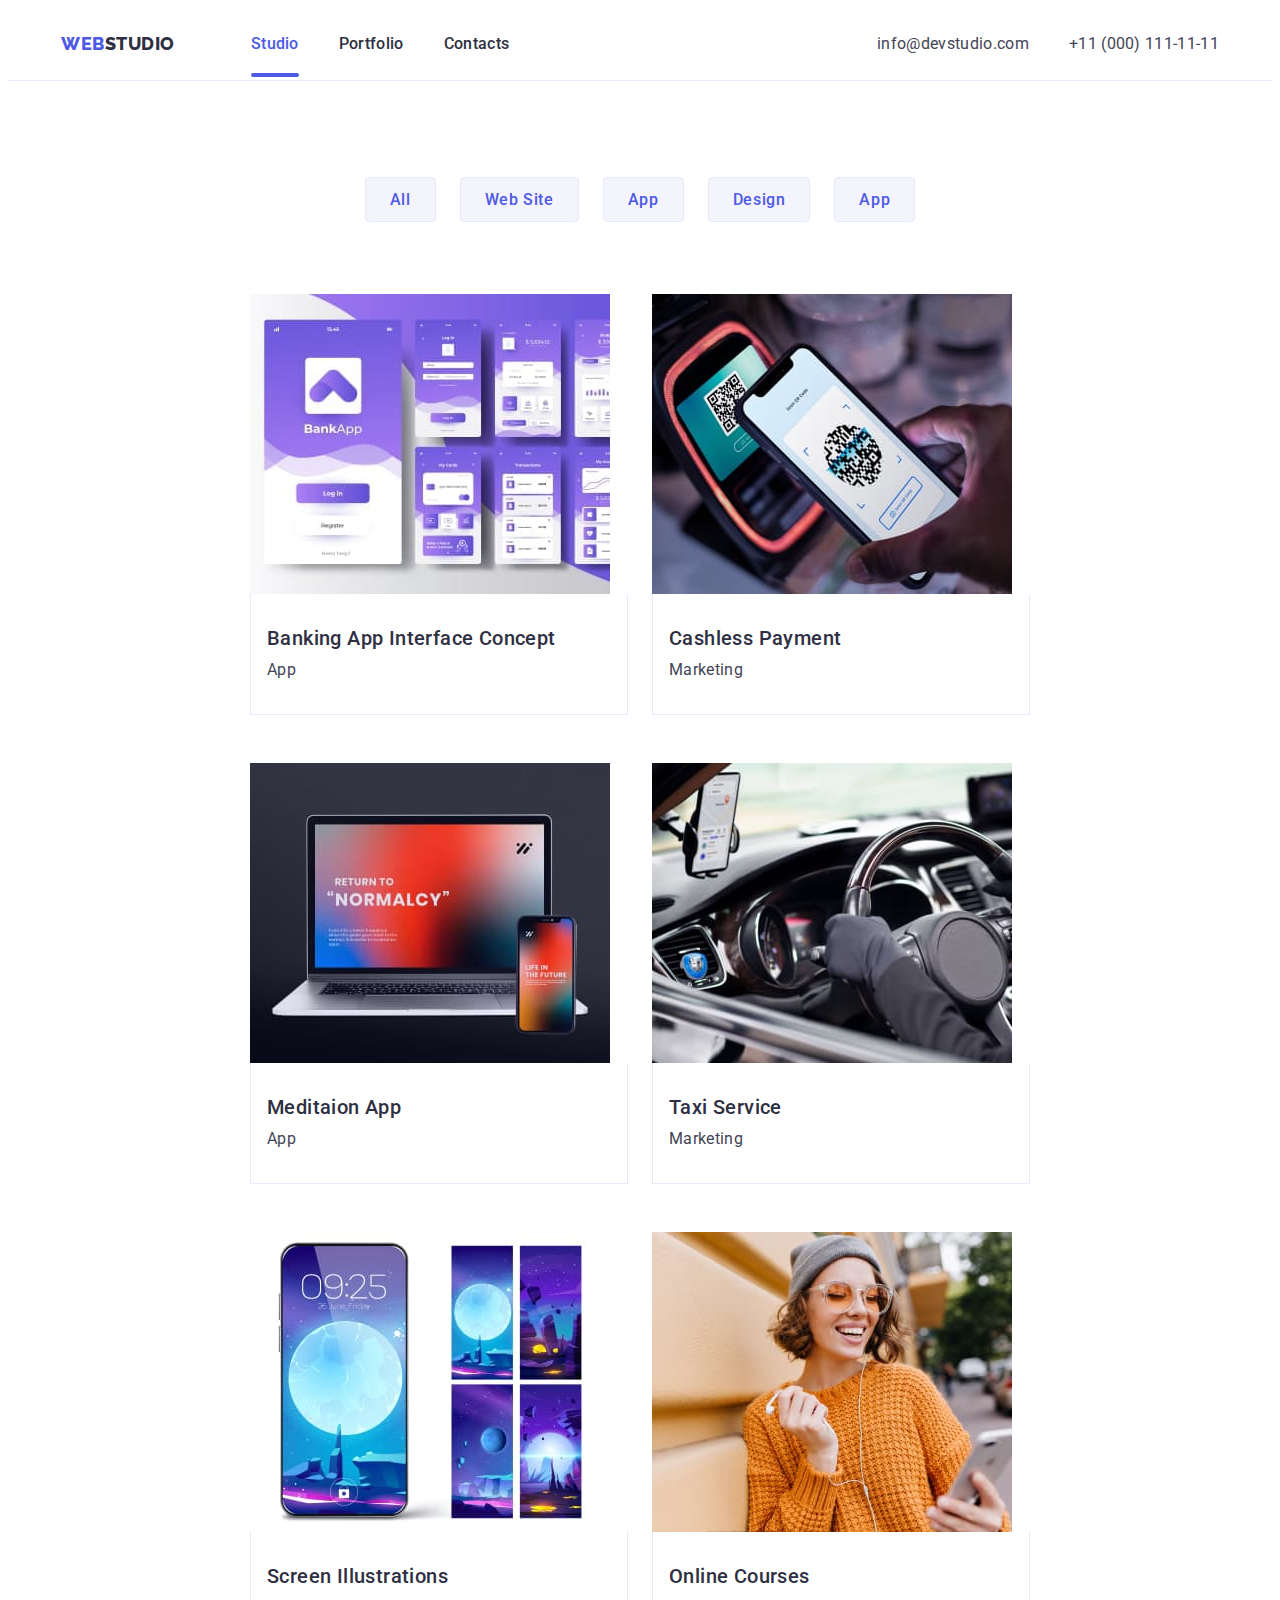
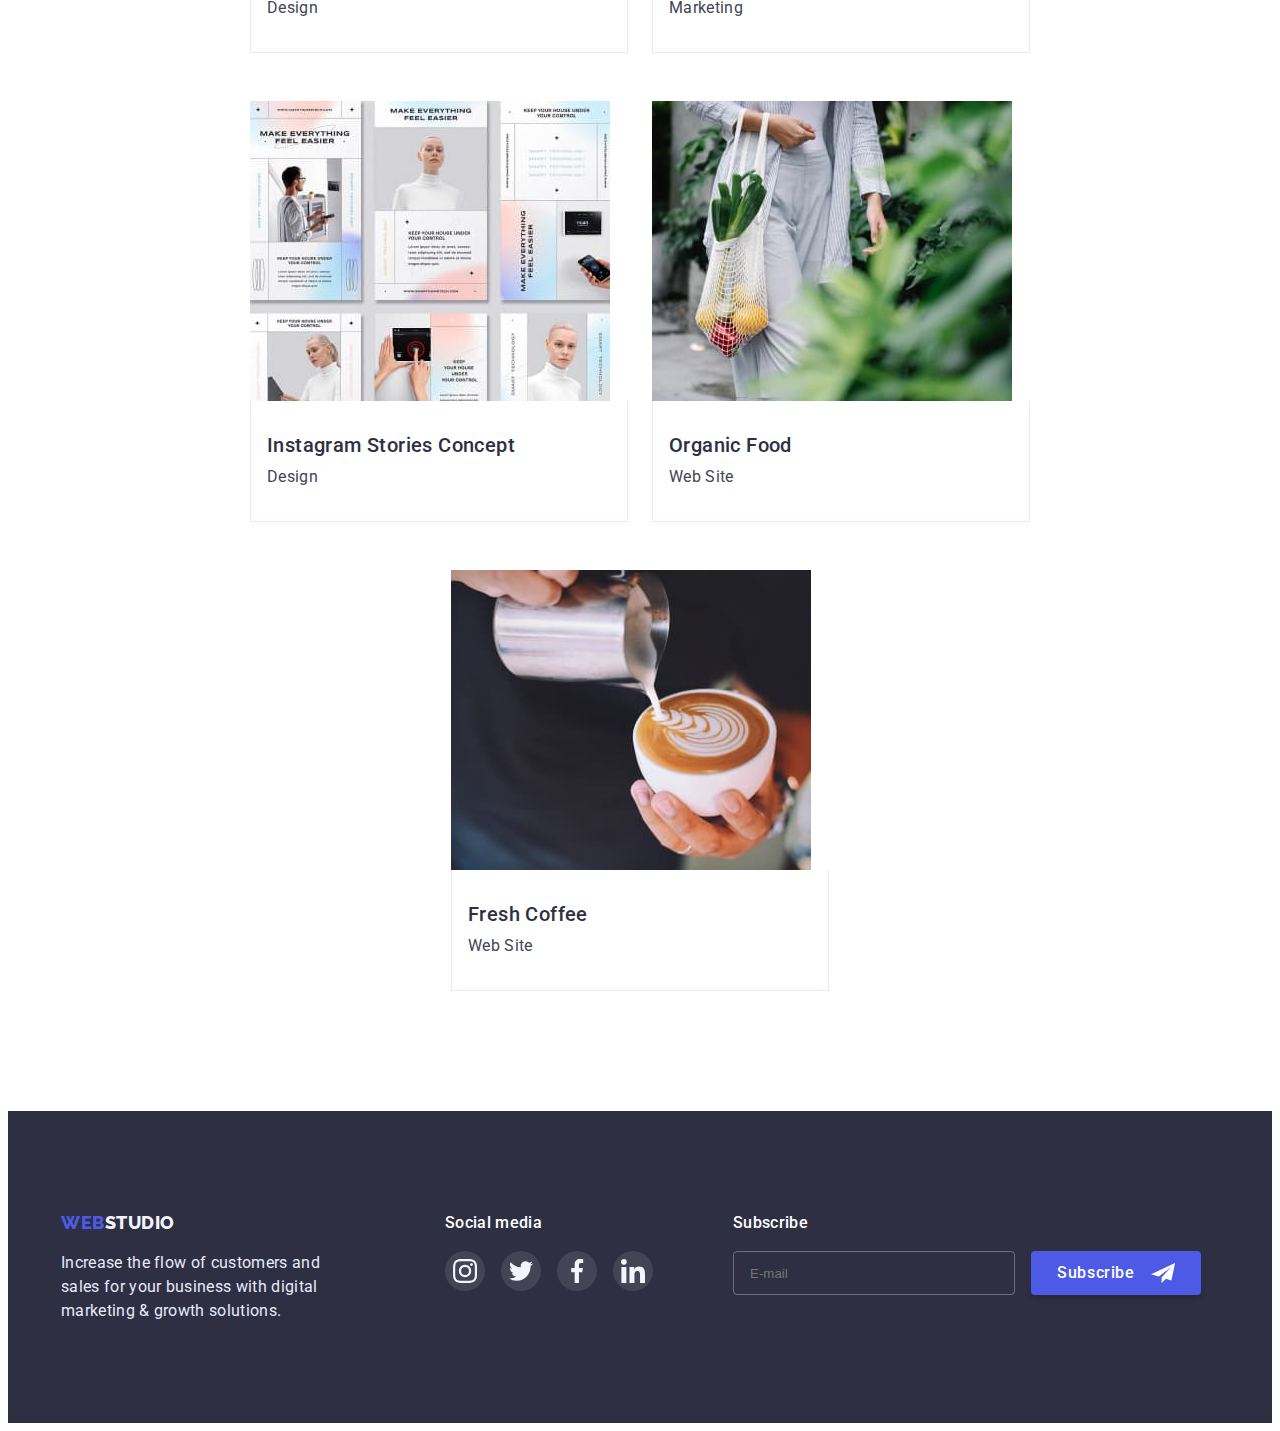
==== portfolio.html @ 66d6dd34 "update1" ====
<!DOCTYPE html>
<html lang="en">

<head>
    <meta charset="UTF-8">
    <meta http-equiv="X-UA-Compatible" content="IE=edge">
    <meta name="viewport" content="width=device-width, initial-scale=1.0">
    <title>WebStudio</title>
    <link rel="preconnect" href="https://fonts.googleapis.com">
    <link rel="preconnect" href="https://fonts.gstatic.com" crossorigin>
    <link
        href="https://fonts.googleapis.com/css2?family=Raleway:wght@800&family=Roboto:wght@400;500;700;900&display=swap"
        rel="stylesheet">
    <link rel="stylesheet" href="https://cdnjs.cloudflare.com/ajax/libs/modern-normalize/1.1.0/modern-normalize.min.css"
        integrity="sha512-wpPYUAdjBVSE4KJnH1VR1HeZfpl1ub8YT/NKx4PuQ5NmX2tKuGu6U/JRp5y+Y8XG2tV+wKQpNHVUX03MfMFn9Q=="
        crossorigin="anonymous" referrerpolicy="no-referrer" />

    <link rel="stylesheet" href="./css/styles.css">
</head>

<body>
    <header>
        <div class="container">
            <div class="header-container">
                <div class="header-mobile">
                    <a class="logo-web" href="./index.html">Web<span class="logo-dark">studio</span></a>
                    <button type="button" class="burger-menu js-open-menu" aria-expanded="false"
                        aria-controls="mobile-menu">
                        <svg class="burger">
                            <use href="./images/icons.svg#icon-burger"></use>
                        </svg>
                    </button>
                </div>
                <div class="burger-mobile-menu js-menu-container" id="mobile-menu">
                    <button class="modal-close js-close-menu" type="button">
                        <svg class="close">
                            <use href="./images/icons.svg#icon-close"></use>
                        </svg>
                    </button>
                    <nav class="burger-nav">
                        <ul class="burger-link">
                            <li class="burger-menu-nav"> <a class="burger-nav-link" href="./index.html">Studio</a></li>
                            <li class="burger-menu-nav"> <a class="burger-nav-link" href="./portfolio.html">Portfolio</a>
                            </li>
                            <li class="burger-menu-nav"> <a class="burger-nav-link" href="">Contacts</a></li>
                        </ul>
                    </nav>
                    <address class="">
                        <ul class="burger-address">
                            <li> <a class="burger-email" href="mailto:info@devstudio.com">info@devstudio.com</a></li>
                            <li> <a class="burger-tel" href="tel:+110001111111">+11 (000) 111-11-11</a></li>
                        </ul>
                    </address>
                    <ul class="burger-social-list">
                        <li class="social-item"><a class="social-link" href="#"><svg class="burger-social-icon">
                                    <use href="./images/icons.svg#icon-instagram"></use>
                                </svg></a></li>
                        <li class="social-item"><a class="social-link" href="#"><svg class="burger-social-icon">
                                    <use href="./images/icons.svg#icon-twitter"></use>
                                </svg></a></li>
                        <li class="social-item"><a class="social-link" href="#"><svg class="burger-social-icon">
                                    <use href="./images/icons.svg#icon-facebook"></use>
                                </svg></a></li>
                        <li class="social-item"><a class="social-link" href="#"><svg class="burger-social-icon">
                                    <use href="./images/icons.svg#icon-linkedin"></use>
                                </svg></a></li>
                    </ul>
                </div>
                <div class="header-desktop">
                    <a class="logo-web" href="./index.html">Web<span class="logo-dark">studio</span></a>
                    <nav class="header-nav">
                        <ul class="header-link">
                            <li class="header-menu"> <a class="nav-link current" href="./index.html">Studio</a></li>
                            <li class="header-menu"> <a class="nav-link" href="./portfolio.html">Portfolio</a></li>
                            <li class="header-menu"> <a class="nav-link" href="">Contacts</a></li>
                        </ul>
                    </nav>
                    <address class="address-contacts">
                        <ul class="address-link">
                            <li> <a class="address-menu" href="mailto:info@devstudio.com">info@devstudio.com</a></li>
                            <li> <a class="address-menu" href="tel:+110001111111">+11 (000) 111-11-11</a></li>
                        </ul>
                    </address>
                </div>
            </div>
        </div>
    </header>
    <main>
        <section class="section-portfolio">
            <div class="container nav-portfolio">
                <h1 hidden>features</h1>
                <ul class="nav-button">
                    <li><button class="filter-button" type="button">All</button></li>
                    <li><button class="filter-button" type="button">Web Site</button></li>
                    <li><button class="filter-button" type="button">App</button></li>
                    <li><button class="filter-button" type="button">Design</button></li>
                    <li><button class="filter-button" type="button">App</button></li>
                </ul>
            </div>
            <div class="container cards">
                <ul class="cards-item">
                    <li class="card">
                        <a class="link-portfolio" href="#">
                            <div class="cards-description">
                                <img src="./images/app-interface.jpg" alt="mobile interface" width="360" height="300">
                                <div class="cards-overlay">
                                    <p>14 Stylish and User-Friendly App Design Concepts · Task Manager App · Calorie
                                        Tracker App · Exotic Fruit Ecommerce App · Cloud Storage App</p>
                                </div>
                            </div>
                            <div class="cards-text">
                                <h2 class="filter-title">Banking App Interface Concept</h2>
                                <p class="text-portfolio">App</p>
                            </div>
                        </a>
                    </li>
                    <li class="card">
                        <a class="link-portfolio" href="#">
                            <div class="cards-description">
                                <img src="./images/cashless-payment.jpg" alt="mobile app" width="360" height="300">
                                <div class="cards-overlay">
                                    <p>14 Stylish and User-Friendly App Design Concepts · Task Manager App · Calorie
                                        Tracker App · Exotic Fruit Ecommerce App · Cloud Storage App</p>
                                </div>
                            </div>
                            <div class="cards-text">
                                <h2 class="filter-title">Cashless Payment</h2>
                                <p class="text-portfolio">Marketing</p>
                            </div>
                        </a>
                    </li>
                    <li class="card">
                        <a class="link-portfolio" href="#">
                            <div class="cards-description">
                                <img src="./images/laptop.jpg" alt="laptop" width="360" height="300">
                                <div class="cards-overlay">
                                    <p>14 Stylish and User-Friendly App Design Concepts · Task Manager App · Calorie
                                        Tracker App · Exotic Fruit Ecommerce App · Cloud Storage App</p>
                                </div>
                            </div>
                            <div class="cards-text">
                                <h2 class="filter-title">Meditaion App</h2>
                                <p class="text-portfolio">App</p>
                            </div>
                        </a>
                    </li>
                    <li class="card">
                        <a class="link-portfolio" href="#">
                            <div class="cards-description">
                                <img src="./images/driver.jpg" alt="driver" width="360" height="300">
                                <div class="cards-overlay">
                                    <p>14 Stylish and User-Friendly App Design Concepts · Task Manager App · Calorie
                                        Tracker App · Exotic Fruit Ecommerce App · Cloud Storage App</p>
                                </div>
                            </div>
                            <div class="cards-text">
                                <h2 class="filter-title">Taxi Service</h2>
                                <p class="text-portfolio">Marketing</p>
                            </div>
                        </a>
                    </li>
                    <li class="card">
                        <a class="link-portfolio" href="#">
                            <div class="cards-description">
                                <img src="./images/mobile-screen.jpg" alt="mobile screen" width="360" height="300">
                                <div class="cards-overlay">
                                    <p>14 Stylish and User-Friendly App Design Concepts · Task Manager App · Calorie
                                        Tracker App · Exotic Fruit Ecommerce App · Cloud Storage App</p>
                                </div>
                            </div>
                            <div class="cards-text">
                                <h2 class="filter-title">Screen Illustrations</h2>
                                <p class="text-portfolio">Design</p>
                            </div>
                        </a>
                    </li>
                    <li class="card">
                        <a class="link-portfolio" href="#">
                            <div class="cards-description">
                                <img src="./images/gerl.jpg" alt="girl in orange sweater" width="360" height="300">
                                <div class="cards-overlay">
                                    <p>14 Stylish and User-Friendly App Design Concepts · Task Manager App · Calorie
                                        Tracker App · Exotic Fruit Ecommerce App · Cloud Storage App</p>
                                </div>
                            </div>
                            <div class="cards-text">
                                <h2 class="filter-title">Online Courses</h2>
                                <p class="text-portfolio">Marketing</p>
                            </div>
                        </a>
                    </li>
                    <li class="card">
                        <a class="link-portfolio" href="#">
                            <div class="cards-description">
                                <img src="./images/instagram-stories.jpg" alt="instagram page" width="360" height="300">
                                <div class="cards-overlay">
                                    <p>14 Stylish and User-Friendly App Design Concepts · Task Manager App · Calorie
                                        Tracker App · Exotic Fruit Ecommerce App · Cloud Storage App</p>
                                </div>
                            </div>
                            <div class="cards-text">
                                <h2 class="filter-title">Instagram Stories Concept</h2>
                                <p class="text-portfolio">Design</p>
                            </div>
                        </a>
                    </li>
                    <li class="card">
                        <a class="link-portfolio" href="#">
                            <div class="cards-description">
                                <img src="./images/vegetables.jpg" alt="vegetables" width="360" height="300">
                                <div class="cards-overlay">
                                    <p>14 Stylish and User-Friendly App Design Concepts · Task Manager App · Calorie
                                        Tracker App · Exotic Fruit Ecommerce App · Cloud Storage App</p>
                                </div>
                            </div>
                            <div class="cards-text">
                                <h2 class="filter-title">Organic Food</h2>
                                <p class="text-portfolio">Web Site</p>
                            </div>
                        </a>
                    </li>
                    <li class="card">
                        <a class="link-portfolio" href="#">
                            <div class="cards-description">
                                <img src="./images/cup-of-coffee.jpg" alt="cup of coffee" width="360" height="300">
                                <div class="cards-overlay">
                                    <p>14 Stylish and User-Friendly App Design Concepts · Task Manager App · Calorie
                                        Tracker App · Exotic Fruit Ecommerce App · Cloud Storage App</p>
                                </div>
                            </div>
                            <div class="cards-text">
                                <h2 class="filter-title">Fresh Coffee</h2>
                                <p class="text-portfolio">Web Site</p>
                            </div>
                        </a>
                    </li>
                </ul>
            </div>
        </section>
    </main>
    <footer class="footer-back">
        <div class="container">
            <div class="footer-container">
            <div class="footer-item">
                <a class="logo-web" href="./index.html">Web<span class="logo-light">studio</span></a>
                <p class="footer-text">Increase the flow of customers and sales for your business with digital marketing &
                    growth solutions.</p>
            </div>
            <div class="social-footer">
                <h2 class="footer-title">Social media</h2>
                <ul class="footer-social-list">
                    <li class="social-item-footer"><a class="social-link-footer" href="#"><svg class="social-icon-footer">
                                <use href="./images/icons.svg#icon-instagram"></use>
                            </svg></a></li>
                    <li class="social-item-footer"><a class="social-link-footer" href="#"><svg class="social-icon-footer">
                                <use href="./images/icons.svg#icon-twitter"></use>
                            </svg></a></li>
                    <li class="social-item-footer"><a class="social-link-footer" href="#"><svg class="social-icon-footer">
                                <use href="./images/icons.svg#icon-facebook"></use>
                            </svg></a></li>
                    <li class="social-item-footer"><a class="social-link-footer" href="#"><svg class="social-icon-footer">
                                <use href="./images/icons.svg#icon-linkedin"></use>
                            </svg></a></li>
                </ul>
            </div>
                <form action="#" class="footer-subscribe">
                    <p class="footer-title">Subscribe</p>
                    <div class="footer-subscribe-field">
                        <input type="email" name="email" placeholder="E-mail" class="imput-mail" />
                        <button type="submit" class="hero-button subscribe-button">Subscribe<svg class="footer-send">
                                <use href="./images/icons.svg#icon-send"></use>
                            </svg>
                        </button>
                    </div>
                </form>
            </div>
        </div>
    </footer>
</body>

</html>
---- css/styles.css ----
:root {
    --color-primary: #434455;
    --color-secondary: #E7E9FC;
    --color-dark-bg: #2E2F42;
    --color-brand: #4D5AE5;
    --color-light: #fff;
    --color-light-bg: #F4F4FD;
    --color-bg-button: #404BBF;
    --transition: 250ms cubic-bezier(0.4, 0, 0.2, 1);
}

p,
h1,
h2,
h3,
h4,
h5,
h6 {
    margin-top: 0;
    margin-bottom: 0;
}

ul {
    list-style: none;
    margin: 0;
    padding-left: 0;
}

img {
    display: block;
    max-width: 100%;
    height: auto;
}

body {
    color: var(--color-primary);
    font-family: 'Roboto', sans-serif;
    font-weight: 500;
    line-height: 1.5;
    font-size: 16px;
    letter-spacing: 0.02em;
}
@media (min-width: 1200px) {
    body {
        font-weight: 400;
    }
}

header {
    border-bottom: 1px solid #E7E9FC;
}

.container {
    max-width: 428px;
    padding-left: 15px;
    padding-right: 15px;
    margin-left: auto;
    margin-right: auto;
}
@media (min-width: 768px) {
    .container {
        max-width: 768px;
    }
}
@media (min-width: 1200px) {
    .container {
        max-width: 1158px;
    }
}

.header-container {
    display: grid;
    height: 72px;
    width: 100%;
}
/* LOGO */
.logo-web {
    color: var(--color-brand);
    font-family: 'Raleway', sans-serif;
    font-weight: 800;
    font-size: 18px;
    line-height: 1.33;
    letter-spacing: 0.03em;
    text-transform: uppercase;
    text-decoration: none;
}

.logo-dark {
    color: var(--color-dark-bg);
}

.logo-light {
    color: var(--color-light-bg);
}

@media screen and (min-width: 1200px) {
    .logo-web {
        margin-right: 76px;
    }
}
/* HEADER */
.header-mobile {
    max-width: 1200px;
    display: flex;
    align-items: center;
    justify-content: space-between;

}
@media screen and (min-width: 768px) {
    .header-mobile {
        display: none;
    }
}

.header-desktop {
    display: none;
}

@media screen and (min-width: 768px) {
    .header-desktop {
        display: flex;
        justify-content: space-between;
        align-items: center;
    }
}

.burger-menu {
    display: flex;
    align-items: center;
    background-color: transparent;
    border: none;
    padding: 0;
}

.burger {
    width: 32px;
    height: 24px;
    stroke: var(--color-dark-bg);
}

.header-nav {
    display: flex;
    align-items: center;
    flex-grow: 1;
}
@media (min-width: 768px) {
    .header-nav {
        justify-content: space-around;
    }
}
@media (min-width: 1200px) {
    .header-nav {
        justify-content: flex-start;
    }
}

.header-link {
    list-style-type: none;
    display: flex;
    flex-direction: row;
    align-items: flex-start;
    gap: 40px;
}

.nav-link {
    position: relative;
    text-decoration: none;
    color: var(--color-dark-bg);
    font-size: 16px;
    font-weight: 500;
    line-height: 1.5;
    letter-spacing: 0.02em;
    padding: 24px 0;
    transition-property: color;
    transition-duration: 250ms;
    transition-timing-function: var(--transition)
}

.nav-link.current {
    color: var(--color-brand);
}

.nav-link.current::after {
    position: absolute;
    content: '';
    left: 0;
    width: 100%;
    height: 4px;
    border-radius: 2px;
    background-color: currentColor;
    bottom: 0;
}

.nav-link:hover,
.nav-link:focus {
    color: var(--color-bg-button);
}

.address-link {
    display: flex;
    flex-direction: column;
    gap: 12px;
    flex-wrap: wrap;
}

.address-menu {
    color: var(--color-primary);
    text-decoration: none;
    font-size: 14px;
    line-height: 1.16;
    font-style: normal;
    letter-spacing: 0.04em;
    transition-property: color;
    transition-duration: 250ms;
    transition-timing-function: var(--transition)
}

.address-menu:hover,
.address-menu:focus {
    color: var(--color-bg-button);
}

.address-contacts {
    display: flex;
}
@media (min-width: 1200px) {
    .address-link {
        flex-direction: row;
        align-items: center;
        gap: 40px;
    }
    .address-menu {
        font-size: 16px;
        line-height: 1.5;
        letter-spacing: 0.02em;
    }
}
    /* BURGER MENU */
.burger-mobile-menu {
    display: flex;
    flex-direction: column;
    justify-content: space-between;
    position: fixed;
    top: 0;
    left: 0;
    width: 100%;
    height: 100%;
    padding: 40px;
    transform: translateX(100%);
    z-index: 999;
    transition: transform 250ms ease-in-out;
    background: #FFFFFF;
    box-shadow: 0px 2px 1px rgba(46, 47, 66, 0.08), 0px 1px 1px rgba(46, 47, 66, 0.16), 0px 1px 6px rgba(46, 47, 66, 0.08);
}
.burger-mobile-menu.is-open {
    transform: translateX(0);

}
@media screen and (min-width: 768px) {
    .burger-mobile-menu {
        display: none;
        pointer-events: none;
        visibility: hidden;
    }
}

.modal-close {
    position: absolute;
    color: #000;
    top: 24px;
    right: 24px;
    display: flex;
    align-items: center;
    justify-content: center;
    width: 24px;
    height: 24px;
    background-color: #e7e9fc;
    border: 1px solid rgba(0, 0, 0, 0.1);
    border-radius: 50%;
    transition: background-color var(--transition), color var(--transition);
    cursor: pointer;
}

.modal-close:focus,
.modal-close:hover {
    background-color: var(--color-bg-button);
    color: var(--color-light);
}

.close {
    display: block;
    width: 8px;
    height: 8px;
    fill: currentColor;
    margin: 0;
    position: absolute;
    top: 50%;
    left: 50%;
    transform: translate(-50%, -50%);
}

.burger-nav {
    font-weight: 700;
    font-size: 36px;
    line-height: 1.11;
}

.burger-link {
    display: flex;
    flex-direction: column;
    align-items: flex-start;

}

.burger-menu-nav {
    margin-top: 40px;
}

.burger-nav-link {
    color: var(--color-dark-bg);
    letter-spacing: 0.02em;
    transition-property: color;
    transition-duration: 250ms;
    transition-timing-function: cubic-bezier(0.4, 0, 0.2, 1);
    text-decoration: none;
}

.burger-nav-link:hover,
.burger-nav-link:focus {
    color: var(--color-bg-button);
}

.burger-address {
    display: flex;
    gap: 40px;
    flex-direction: column-reverse;
    margin: 48px 0;
    font-style: normal;
}

.burger-email {
    color: #434455;
    font-weight: 500;
    font-size: 20px;
    line-height: 1.2;
    letter-spacing: 0.02em;
    text-decoration: none;
}

.burger-tel {
    color: #4D5AE5;
    font-weight: 700;
    font-size: 36px;
    line-height: 1.11;
    letter-spacing: 0.02em;
    text-decoration: none;
}

.burger-social-list {
    max-width: 328px;
    display: flex;
    gap: 16px;
    margin-top: 8px;
    justify-content: space-between;
}

.social-item {
    width: 40px;
    height: 40px;
}

.burger-social-icon {
    width: 24px;
    height: 24px;
    fill: #F4F4FD;
}

.social-link {
    display: flex;
    align-items: center;
    justify-content: center;
    width: 100%;
    height: 100%;
    background-color: var(--color-brand);
    border-radius: 50%;
    transition-property: background-color;
    transition-duration: 250ms;
    transition-timing-function: var(--transition)
}

.social-link:hover,
.social-link:focus {
    background-color: var(--color-bg-button);
}
    /* HERO  SECTION */
.hero-section {
    background-color: var(--color-dark-bg);
    padding: 112px 0;
    background-image: linear-gradient(rgba(46, 47, 66, 0.7), rgba(46, 47, 66, 0.7)), url('../images/people-office-480.jpg');
    background-repeat: no-repeat;
    background-position: center;
    background-size: cover;
    max-width: 1440px;
    margin: 0 auto;
    
}
@media (min-device-pixel-ratio: 2),
(min-resolution: 192dpi),
(min-resolution: 2dppx){
    .hero-section{
    background-image: linear-gradient(rgba(46, 47, 66, 0.7), rgba(46, 47, 66, 0.7)), url('../images/people-office-480@2x.jpg');
    }
}

@media screen and (min-width: 768px) {
    .hero-section {
        background-image: linear-gradient(rgba(46, 47, 66, 0.7), rgba(46, 47, 66, 0.7)), url('../images/people-office-768.jpg');
    }
}

@media (min-width: 768px) and (min-device-pixel-ratio: 2),
(min-resolution: 192dpi),
(min-resolution: 2dppx) {
    .hero-section {
        background-image: linear-gradient(rgba(46, 47, 66, 0.7), rgba(46, 47, 66, 0.7)), url('../images/people-office-768@2x.jpg');
    }
}
@media screen and (min-width: 1200px) {
    .hero-section {
        padding: 188px 0;
        background-image: linear-gradient(rgba(46, 47, 66, 0.7), rgba(46, 47, 66, 0.7)), url('../images/people-office-1200.jpg');
    }
}
@media (min-width: 1200px) and
(min-device-pixel-ratio: 2),
(min-resolution: 192dpi),
(min-resolution: 2dppx) {
    .hero-section {
        background-image: linear-gradient(rgba(46, 47, 66, 0.7), rgba(46, 47, 66, 0.7)), url('../images/people-office-1200@2x.jpg');
    }
}

.hero-wrapper {
    display: flex;
    align-items: center;
    justify-content: center;
    flex-direction: column;
    gap: 72px;
}

.hero-title {
    color: var(--color-light);
    font-weight: 700;
    font-size: 36px;
    line-height: 1.11;
    letter-spacing: 0.02em;
    max-width: 320px;
    text-align: center;
    text-transform: capitalize;
}

@media screen and (min-width: 768px) {
    .hero-title {
        font-size: 56px;
        line-height: 1.07;
        max-width: 496px;
    }
}

.hero-button {
    border-style: solid;
    color: var(--color-light);
    background-color: var(--color-brand);
    border-color: var(--color-brand);
    font-size: 16px;
    font-weight: 500;
    font-family: 'Roboto', sans-serif;
    line-height: 1.5;
    letter-spacing: 0.04em;
    box-shadow: 0px 4px 4px rgba(0, 0, 0, 0.15);
    border-radius: 4px;
    cursor: pointer;
    display: flex;
    flex-direction: row;
    align-items: flex-start;
    padding: 16px 32px;
    gap: 10px;
    transition-property: background-color, border-color;
    transition-duration: 250ms;
    transition-timing-function: var(--transition)
}

.hero-button:hover,
.hero-button:focus {
    background-color: var(--color-bg-button);
    border-color: var(--color-bg-button);
}
    /* FEATURES-SECTION */
.features-section {
    padding: 96px 0;
}

.features-list {
    display: flex;
    flex-direction: column;
    margin: 0;
    padding: 0;
    gap: 72px;
}

.features-icons {
    display: none;
}

.features-icon {
    width: 64px;
    height: 64px;
}

.features-item {
    width: 100%;
}

.slogan-title {
    color: var(--color-dark-bg);
    font-weight: 700;
    font-size: 36px;
    letter-spacing: 0.02em;
    line-height: 1.11;
    margin-bottom: 8px;
}
@media screen and (min-width: 768px) {
    .features-list {
        flex-direction: row;
        flex-wrap: wrap;
        justify-content: space-between;
        column-gap: 24px;
        row-gap: 72px;
    }
    .features-item {
        width: calc(100% / 2 - 24px);
    }
}
@media screen and (min-width: 1200px) {
    .features-list {
    flex-wrap: nowrap;
    align-items: flex-start;
    justify-content: space-between;
    gap: 24px;
    }
    .features-section {
        padding: 120px 0;
    }
    .features-item {
        width: calc(100% / 3 - 72px);
    }
    .slogan-title {
        font-weight: 500;
        font-size: 20px;
        line-height: 1.2;
    }
    .features-icons {
        display: flex;
        align-items: center;
        width: 100%;
        height: 100%;
        padding: 24px 100px;
        background-color: var(--color-light-bg);
        border-radius: 4px;
        fill: var(--color-dark-bg);
        margin-bottom: 8px;
    }
}
    /* DESKRIPTION-SECTION */
.description-section {
    padding-bottom: 120px;
}
.secondary-title {
    color: var(--color-dark-bg);
    font-weight: 700;
    font-size: 36px;
    line-height: 1.11;
    letter-spacing: 0.02em;
    text-align: center;
    margin-bottom: 72px;
}
.description-list {
    display: flex;
    align-items: flex-start;
    margin: 0;
    padding: 0;
    justify-content: space-between;
    flex-grow: 1;
}
@media screen and (max-width: 1200px) {
    .description-section{
        display: none;
    }
}
    /* SECTION TEAM */
.section-team {
    display: flex;
    background: var(--color-light-bg);
    padding: 96px 0;
}
.social-list {
    display: flex;
    margin-top: 8px;
    justify-content: center;
    gap: 24px;
}
.team-title {
    color: var(--color-dark-bg);
    font-weight: 700;
    font-size: 36px;
    line-height: 1.11;
    letter-spacing: 0.02em;
    text-align: center;
    margin-bottom: 72px;
}
.team-link {
    display: flex;
    flex-direction: column;
    align-items: center;
    gap: 72px;
    margin: 0;
    padding-left: 0;
}
.team-item {
    max-width: 264px;
    max-height: 428px;
    text-align: center;
    background: var(--color-light);
    box-shadow: 0px 1px 6px rgba(46, 47, 66, 0.08), 0px 1px 1px rgba(46, 47, 66, 0.16), 0px 2px 1px rgba(46, 47, 66, 0.08);
    border-radius: 0px 0px 4px 4px;
}
.team-names {
    color: var(--color-dark-bg);
    font-weight: 500;
    font-size: 20px;
    line-height: 1.2;
    letter-spacing: 0.02em;
    padding-bottom: 8px;
}

.team-text {
    padding: 32px 0;
}
.social-icon {
        width: 16px;
        height: 16px;
        fill: #F4F4FD;
}
.team-professions {
    font-weight: 400;
}
@media screen and (min-width: 768px) {
    .team-link {
        max-width: 768px;
        justify-content: center;
        flex-direction: row;
        flex-wrap: wrap;
        column-gap: 24px;
        row-gap: 64px;
    }
}
@media screen and (min-width: 1200px) {
    .team-link {
        max-width: 1200px;
        flex-wrap: nowrap;
        gap: 24px;
    }
    .section-team {
        padding: 120px 0;
    }
}
    /* SECTION CIENT */
 .section-client {
    display: flex;
    padding: 96px 0;
}
.client-title {
    color: var(--color-dark-bg);
    font-weight: 700;
    font-size: 36px;
    line-height: 1.11;
    letter-spacing: 0.02em;
    text-align: center;
    margin-bottom: 72px;
}
.client-list {
    display: flex;
    row-gap: 72px;
    column-gap: 24px;
    flex-wrap: wrap;
    flex-direction: row;
    justify-content: center;
    max-width: 428px;
}
.client-icon {
    display: flex;
    width: 168px;
    height: 88px;
    color: #8E8F99;
    border: 1px solid #8E8F99;
    border-radius: 4px;
    flex-direction: row;
    align-items: center;
    justify-content: center;
    border-color: currentColor;
    transition-property: color, border-color;
    transition-duration: 250ms;
    transition-timing-function: var(--transition)
}

.client-icons {
    display: inline-block;
    width: 104px;
    height: 56px;
    fill: currentColor;
}

.client-icon:hover,
.client-icon:focus {
    color: var(--color-bg-button);
    border-color: var(--color-bg-button);
}
@media screen and (min-width: 768px) {
    .client-list {
        max-width: 740px;
        justify-content: center;
        flex-direction: row;
        flex-wrap: wrap;
    }
}

@media screen and (min-width: 1200px) {
    .section-client {
        padding: 120px 0;
    }
    .client-list {
        max-width: 1200px;
        gap: 24px;
    }
}
     /* FUTOR */
.footer-container {
    display: flex;
    flex-direction: column;
    align-items: center;
    row-gap: 72px;
}

.footer-item {
    display: flex;
    flex-direction: column;
    align-items: center;

}

.footer-back {
    background: var(--color-dark-bg);
    padding: 96px 0;
}

.footer-text {
    width: 264px;
    color: var(--color-secondary);
    margin-top: 16px;
}

.social-footer {
    display: flex;
    flex-direction: column;
    align-items: center;
}

.footer-title {
    font-family: 'Roboto';
    font-weight: 500;
    font-size: 16px;
    line-height: 1.5;
    color: var(--color-light);
}

.footer-social-list {
    display: flex;
    gap: 16px;
    margin-top: 16px;
}

.social-icon-footer {
    width: 24px;
    height: 24px;
}

.social-item-footer {
    width: 40px;
    height: 40px;
}

.social-link-footer {
    display: flex;
    align-items: center;
    justify-content: center;
    width: 100%;
    height: 100%;
    fill: var(--color-light-bg);
    border-radius: 50%;
    background: rgba(255, 255, 255, 0.1);
    transition-property: background-color;
    transition-duration: 250ms;
    transition-timing-function: var(--transition)
}

.social-link-footer:hover,
.social-link-footer:focus {
    background-color: #31D0AA;
}

.imput-mail {
    color: var(--color-secondary);
    padding: 0;
    width: calc(100% - 30px);
    height: 38px;
    border: 1px solid rgba(255, 255, 255, 0.3);
    border-radius: 4px;
    background: none;
    outline: none;
    padding-left: 16px;
}

.footer-subscribe {
    width: 100%;
    display: flex;
    flex-direction: column;
    max-width: 398px;
    align-items: center;
    row-gap: 16px;
}

.footer-subscribe-field {
    width: 100%;
    display: flex;
    flex-direction: column;
    align-items: center;
    gap: 16px;
}

.subscribe-button {
    display: flex;
    justify-content: center;
    align-items: center;
    padding: 8px 24px;
    gap: 16px;
}

.footer-send {
    width: 24px;
    height: 20px;
    fill: var(--color-light);
}

@media screen and (min-width: 768px) {
    .footer-back {
        padding: 0;
    }
    .footer-container {
        flex-direction: unset;
        flex-wrap: wrap;
        align-items: flex-start;
        gap: 72px 24px;
        padding: 96px 108px;
    }
    .social-footer,
    .footer-subscribe,
    .footer-item {
        align-items: flex-start;
    }
    .footer-subscribe {
        max-width: 768px;
    }
    .footer-subscribe-field {
        flex-direction: row;
    }
    .imput-mail {
        width: 264px;
        height: 42px
    }
}
@media screen and (min-width: 1200px) {
    .footer-container {
        flex-wrap: nowrap;
        gap: 0;
    }
    .footer-container {
        padding: 100px 0;
    }
    .social-footer {
        margin-left: 120px;
        margin-right: 80px;
    }
}
    /* MODAL FORM */
.backdrop {
    position: fixed;
    top: 0;
    left: 0;
    display: flex;
    align-items: center;
    justify-content: center;
    width: 100%;
    height: 100%;
    padding: 20px 0;
    z-index: 100;
    background-color: rgba(46, 47, 66, 0.4);
    transition: opacity var(--transition), visibility var(--transition);
}

.backdrop.is-hidden {
    opacity: 0;
    visibility: hidden;
    pointer-events: none;
}

.modal {
    position: relative;
    max-width: 392px;
    width: 100%;
    padding: 72px 16px 24px 16px;
    opacity: 1;
    background-color: #fcfcfc;
    box-shadow: 0px 1px 1px rgb(0 0 0 / 14%), 0px 1px 3px rgb(0 0 0 / 12%), 0px 2px 1px rgb(0 0 0 / 20%);
    border-radius: 4px;
    transition: opacity var(--transition), visibility var(--transition);
}
@media screen and (min-width: 768px) {
    .modal {
        max-width: 408px;
        padding: 72px 24px 24px 24px;
    }
}
.modal-form {
    display: block;
    margin-top: 0;
}

.form-deskription {
    margin-bottom: 16px;
    text-align: center;
    line-height: 1.5;
    font-weight: 500;
}

.modal-label {
    max-width: 360px;
    display: flex;
    flex-direction: column;
    color: #8E8F99;
    font-size: 12px;
    line-height: 1.16;
    position: relative;
    margin-bottom: 8px;
}

.form-input {
    height: 40px;
    margin-top: 4px;
    border: 1px solid rgba(33, 33, 33, 0.2);
    border-radius: 4px;
    padding-left: 16px;
    padding-top: 8px;
    padding-bottom: 8px;
    transition-property: color, border;
    transition-duration: 250ms;
    transition-timing-function: cubic-bezier(0.4, 0, 0.2, 1);
    outline: 0px;
    color: var(--color-dark-bg);
    padding-left: 38px;
}

.form-input:focus-visible,
.form-input:focus {
    border: 1px solid var(--color-brand);
    color: var(--color-brand);
}

.form-icon {
    width: 18px;
    height: 24px;
    position: absolute;
    top: 26px;
    left: 16px;
    display: inline-block;
    fill: var(--color-dark-bg);
    transition-property: fill;
    transition-duration: 250ms;
    transition-timing-function: cubic-bezier(0.4, 0, 0.2, 1);
}

.form-input:focus-visible+.form-icon,
.form-input:focus+.form-icon {
    fill: var(--color-brand);

}

.textarea-label {
    height: 138px;
    margin-bottom: 16px;
}

.textarea {
    resize: none;
    padding-left: 16px;
    height: 120px;
}

.textarea:placeholder {
    color: rgb(117, 117, 117, 0.5)
}

.modal-checkbox {
    display: block;
    margin-bottom: 24px;
    font-size: 12px;
    position: relative;
    padding-left: 24px;
    letter-spacing: 0.04em;
}

.modal-button-send {
    display: flex;
    justify-content: center;
}

.checkbox {
    appearance: none;
    -webkit-appearance: none;
    -moz-appearance: none;
}

.check-icon {
    display: inline-block;
    width: 16px;
    height: 16px;
    padding: 4px 3px;
    background-color: #fff;
    fill: #fff;
    position: absolute;
    top: 0;
    left: 0;
    border: 1.25px solid var(--color-dark-bg);
    border-radius: 2px;
    transition-property: fill, border, background-color;
    transition-duration: 250ms;
    transition-timing-function: cubic-bezier(0.4, 0, 0.2, 1);
}

.checkbox:checked+.check-icon {
    background-color: var(--color-bg-button);
    fill: #fff;
    border: none;
}

.modal-send {
    color: var(--color-light);
    line-height: 1.5;
    letter-spacing: 0.04em;
    background-color: var(--color-brand);
    box-shadow: 0px 4px 4px rgb(0 0 0 / 15%);
    border-radius: 4px;
    cursor: pointer;
    padding: 16px 32px;
    min-width: 169px;
    border-color: var(--color-brand);
    transition-property: background-color;
    transition-duration: 250ms;
    transition-timing-function: var(--transition);
}

.modal-send:hover,
.modal-send:focus {
    background-color: var(--color-bg-button);
}
.nav-portfolio {
    display: flex;
    justify-content: center;
    gap: 24px;
    margin-bottom: 72px;
}

.nav-button {
    display: flex;
    gap: 24px;

}

.filter-button {
    color: var(--color-brand);
    font-weight: 500;
    font-size: 16px;
    font-family: 'Roboto', sans-serif;
    letter-spacing: 0.04em;
    background: var(--color-light-bg);
    border: 1px solid var(--color-secondary);
    border-radius: 4px;
    cursor: pointer;
    padding: 12px 24px;
    transition-property: background-color, color, box-shadow, border;
    transition-duration: 250ms;
    transition-timing-function: var(--transition)
}

.filter-button:hover,
.filter-button:focus {
    color: var(--color-light);
    background: var(--color-bg-button);
    box-shadow: 0px 3px 1px rgba(0, 0, 0, 0.1), 0px 2px 1px rgba(0, 0, 0, 0.08), 0px 2px 2px rgba(0, 0, 0, 0.12);
    border-color: var(--color-brand);

}

.filter-title {
    color: var(--color-dark-bg);
    font-weight: 500;
    font-size: 20px;
    line-height: 1.2;
    letter-spacing: 0.02em;
    margin-bottom: 8px;
}

.section-portfolio {
    padding: 96px 0 120px 0;
}

.card {
    flex-basis: calc((100% - 48px) / 3);
}

.link-portfolio {
    display: block;
    text-decoration: none;
    transition: box-shadow var(--transition);
    transition-property: color;
    transition-duration: 250ms;
    transition-timing-function: var(--transition)
}

.link-portfolio:hover,
.link-portfolio:focus {
    transition-property: color;
    transition-duration: 250ms;
    transition-timing-function: var(--transition);
    box-shadow: 0px 1px 6px rgba(46, 47, 66, 0.08), 0px 1px 1px rgba(46, 47, 66, 0.16), 0px 2px 1px rgba(46, 47, 66, 0.08);
}

.cards {
    display: flex;
    flex-direction: column;
}

.cards-item {
    display: flex;
    flex-wrap: wrap;
    justify-content: center;
    column-gap: 24px;
    row-gap: 48px;
    flex-basis: calc(100% / 3 - 48px);
    padding-left: 0;
    margin: 0;
}

.cards-text {
    width: 360px;
    padding: 32px 0 32px 16px;
    border: solid #E7E9FC;
    border-width: 0 1px 1px 1px;
}

.cards-description {
    position: relative;
    overflow: hidden;
}

.cards-overlay {
    padding: 40px 32px 0 32px;
    color: var(--color-light);
    background-color: var(--color-brand);
    position: absolute;
    top: 0;
    left: 0;
    width: 100%;
    height: 100%;
    transform: translateY(100%);
    transition-property: transform;
    transition-duration: 250ms;
    transition-timing-function: var(--transition);
}

.link-portfolio:hover .cards-overlay,
.link-portfolio:focus .cards-overlay {
    transform: translateY(0);
}

.text-portfolio {
    color: var(--color-primary);
}
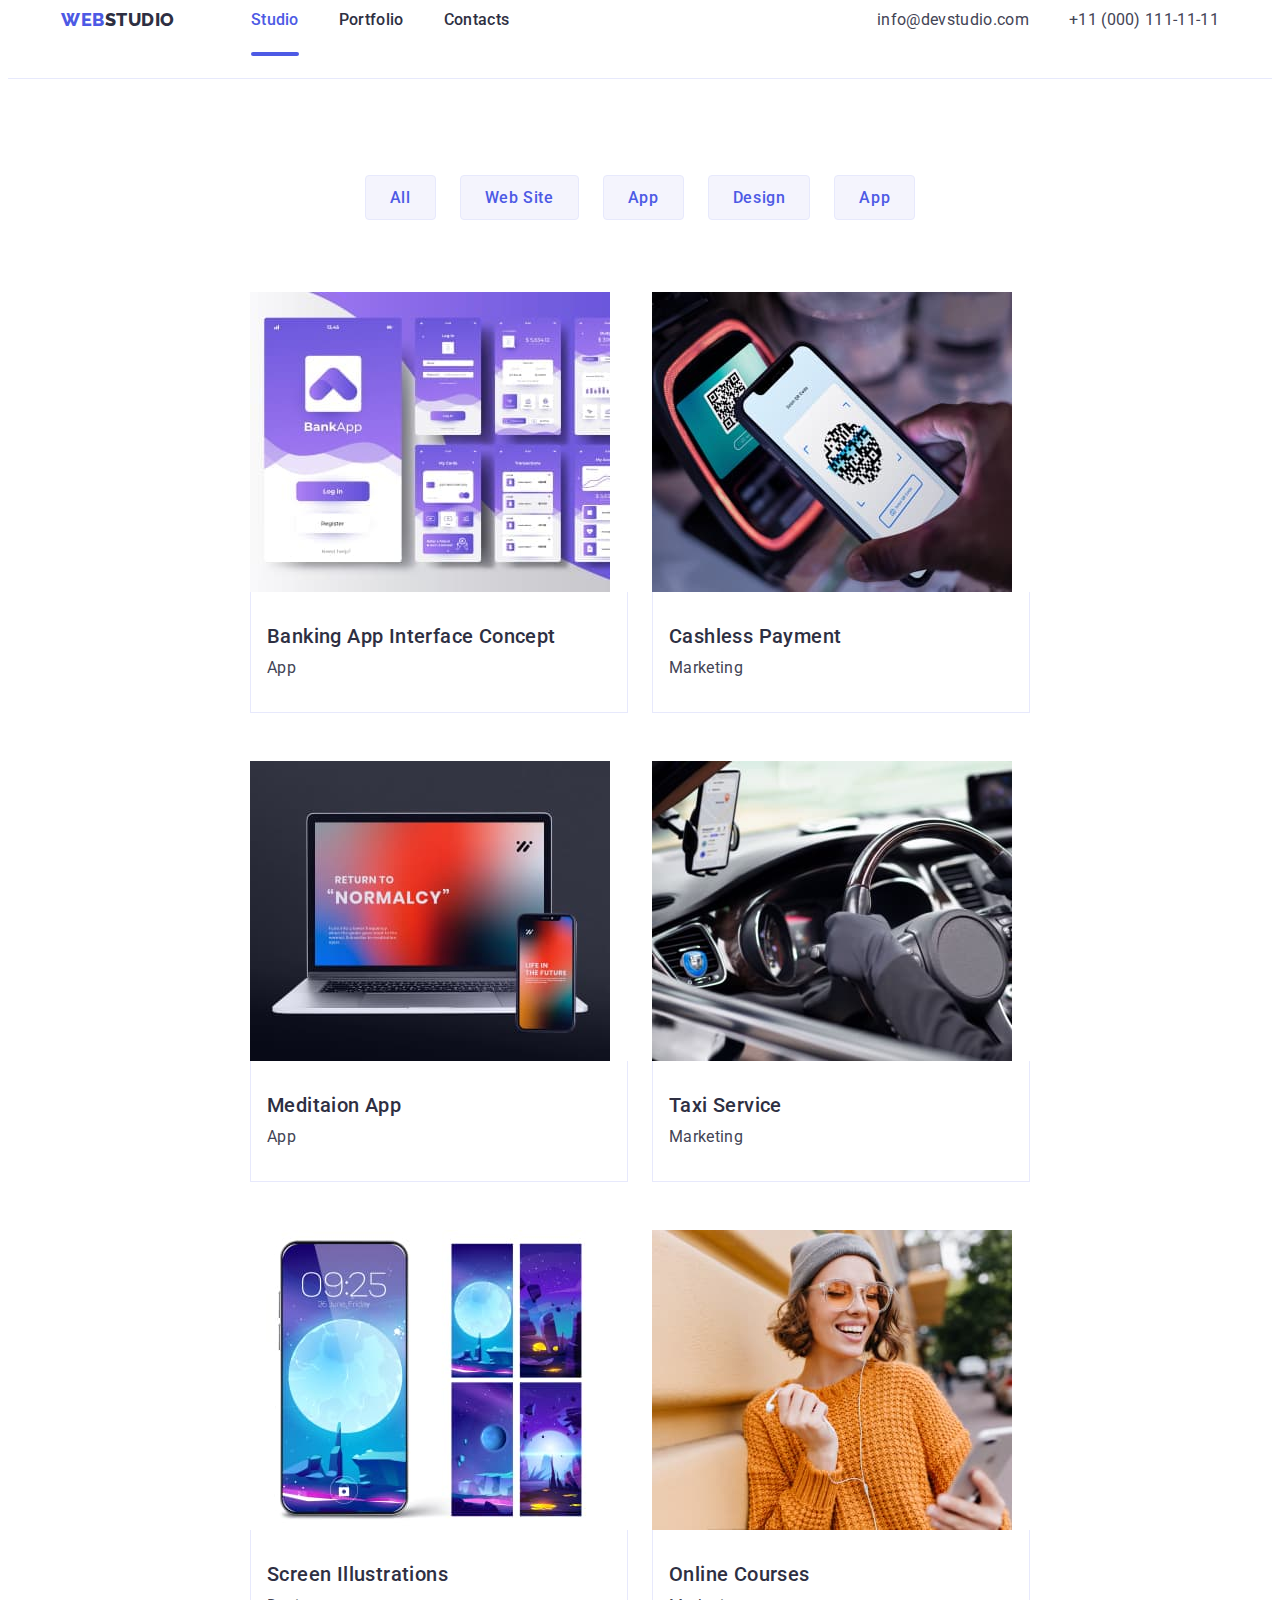
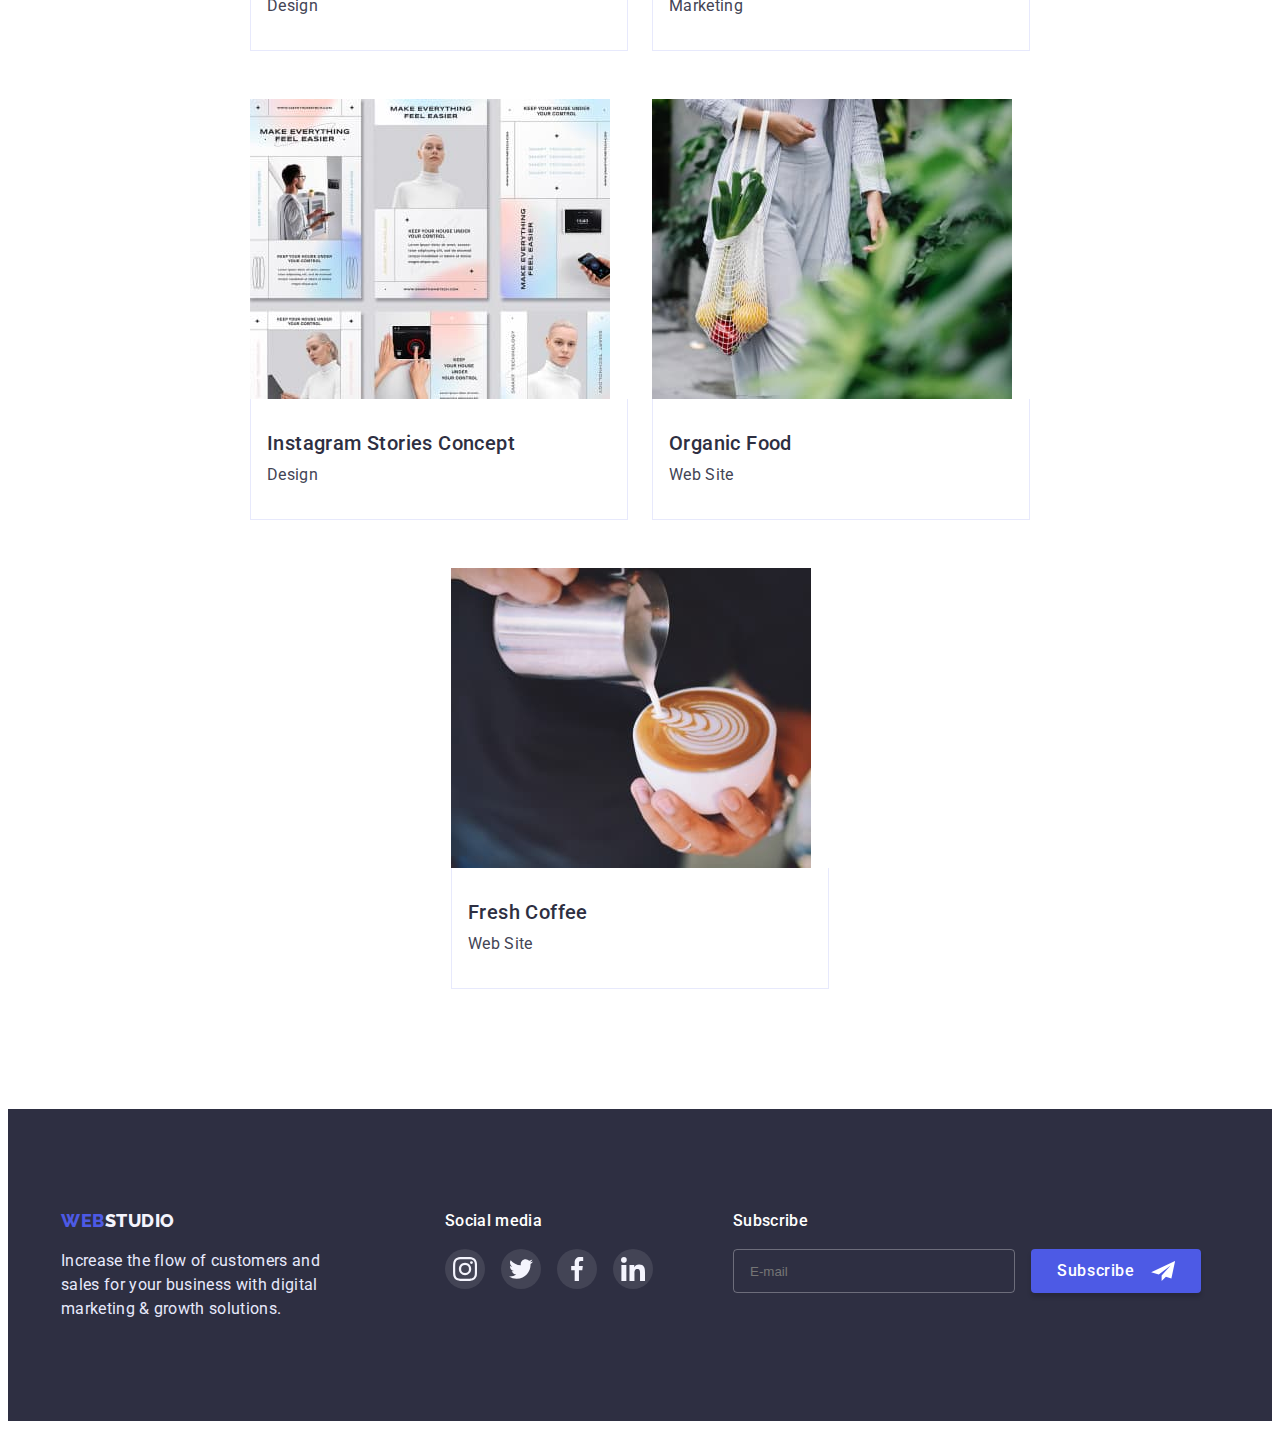
==== commit dd7edeb0: "update-2" ====
--- a/portfolio.html
+++ b/portfolio.html
@@ -23,7 +23,7 @@
         <div class="container">
             <div class="header-container">
                 <div class="header-mobile">
-                    <a class="logo-web" href="./index.html">Web<span class="logo-dark">studio</span></a>
+                    <a class="logo-web logo-header" href="./index.html">Web<span class="logo-dark">studio</span></a>
                     <button type="button" class="burger-menu js-open-menu" aria-expanded="false"
                         aria-controls="mobile-menu">
                         <svg class="burger">
--- a/css/styles.css
+++ b/css/styles.css
@@ -40,6 +40,12 @@
     font-size: 16px;
     letter-spacing: 0.02em;
 }
+
+/* @media (min-width: 320px) {
+    body {
+        overflow-x: hidden;
+    }
+} */
 @media (min-width: 1200px) {
     body {
         font-weight: 400;
@@ -69,8 +75,7 @@
 }
 
 .header-container {
-    display: grid;
-    height: 72px;
+    height: 70px;
     width: 100%;
 }
 /* LOGO */
@@ -83,6 +88,11 @@
     letter-spacing: 0.03em;
     text-transform: uppercase;
     text-decoration: none;
+
+}
+.logo-header {
+    padding-top: 24px;
+    padding-bottom: 22px;
 }
 
 .logo-dark {
@@ -104,7 +114,6 @@
     display: flex;
     align-items: center;
     justify-content: space-between;
-
 }
 @media screen and (min-width: 768px) {
     .header-mobile {
@@ -133,9 +142,14 @@
 }
 
 .burger {
+    cursor: pointer;
     width: 32px;
     height: 24px;
     stroke: var(--color-dark-bg);
+}
+.burger:hover,
+.burger:focus {
+    stroke: var(--color-bg-button);
 }
 
 .header-nav {
@@ -188,7 +202,7 @@
     height: 4px;
     border-radius: 2px;
     background-color: currentColor;
-    bottom: 0;
+    bottom: -3px;
 }
 
 .nav-link:hover,
@@ -201,6 +215,10 @@
     flex-direction: column;
     gap: 12px;
     flex-wrap: wrap;
+    font-weight: 400;
+    line-height: 1.16;
+    font-size: 12px;
+    letter-spacing: 0.04em;
 }
 
 .address-menu {
@@ -398,13 +416,55 @@
     padding: 112px 0;
     background-image: linear-gradient(rgba(46, 47, 66, 0.7), rgba(46, 47, 66, 0.7)), url('../images/people-office-480.jpg');
     background-repeat: no-repeat;
-    background-position: center;
+    background-position: center top;
     background-size: cover;
     max-width: 1440px;
     margin: 0 auto;
-    
-}
+}
+
 @media (min-device-pixel-ratio: 2),
+(min-resolution: 192dpi),
+(min-resolution: 2dppx) {
+    .hero-section {
+        background-image: linear-gradient(rgba(46, 47, 66, 0.7), rgba(46, 47, 66, 0.7)), url('../images/people-office-480@2x.jpg');
+    }
+}
+
+@media (min-width: 428px) {
+    .hero-section {
+        background-image: linear-gradient(rgba(46, 47, 66, 0.7), rgba(46, 47, 66, 0.7)), url('../images/people-office-768.jpg');
+    }
+}
+
+@media screen and (min-device-pixel-ratio: 2) and (min-width: 428px),
+screen and (min-resolution: 190dpi) and (min-width: 428px),
+screen and (min-resolution: 2dppx) and (min-width: 428px) {
+    .hero-section {
+        background-image: linear-gradient(rgba(46, 47, 66, 0.7), rgba(46, 47, 66, 0.7)), url('../images/people-office-768@2x.jpg');
+    }
+}
+
+@media (min-width: 768px) {
+    .hero-section {
+        background-image: linear-gradient(rgba(46, 47, 66, 0.7), rgba(46, 47, 66, 0.7)), url('../images/people-office-1200.jpg');
+    }
+}
+
+@media screen and (min-device-pixel-ratio: 2) and (min-width: 768px),
+screen and (min-resolution: 190dpi) and (min-width: 768px),
+screen and (min-resolution: 2dppx) and (min-width: 768px) {
+    .hero-section {
+        background-image: linear-gradient(rgba(46, 47, 66, 0.7), rgba(46, 47, 66, 0.7)), url('../images/people-office-1200@2x.jpg');
+    }
+}
+
+@media (min-width: 1200px) {
+    .hero-section {
+        padding: 188px 0;
+    }
+}
+
+/* @media (min-device-pixel-ratio: 2),
 (min-resolution: 192dpi),
 (min-resolution: 2dppx){
     .hero-section{
@@ -438,7 +498,7 @@
     .hero-section {
         background-image: linear-gradient(rgba(46, 47, 66, 0.7), rgba(46, 47, 66, 0.7)), url('../images/people-office-1200@2x.jpg');
     }
-}
+} */
 
 .hero-wrapper {
     display: flex;
@@ -522,6 +582,7 @@
 }
 
 .slogan-title {
+    text-align: center;
     color: var(--color-dark-bg);
     font-weight: 700;
     font-size: 36px;
@@ -539,6 +600,9 @@
     }
     .features-item {
         width: calc(100% / 2 - 24px);
+    }
+    .slogan-title{
+        text-align: start;
     }
 }
 @media screen and (min-width: 1200px) {
@@ -929,6 +993,7 @@
     width: 100%;
     padding: 72px 16px 24px 16px;
     opacity: 1;
+    overflow: auto;
     background-color: #fcfcfc;
     box-shadow: 0px 1px 1px rgb(0 0 0 / 14%), 0px 1px 3px rgb(0 0 0 / 12%), 0px 2px 1px rgb(0 0 0 / 20%);
     border-radius: 4px;
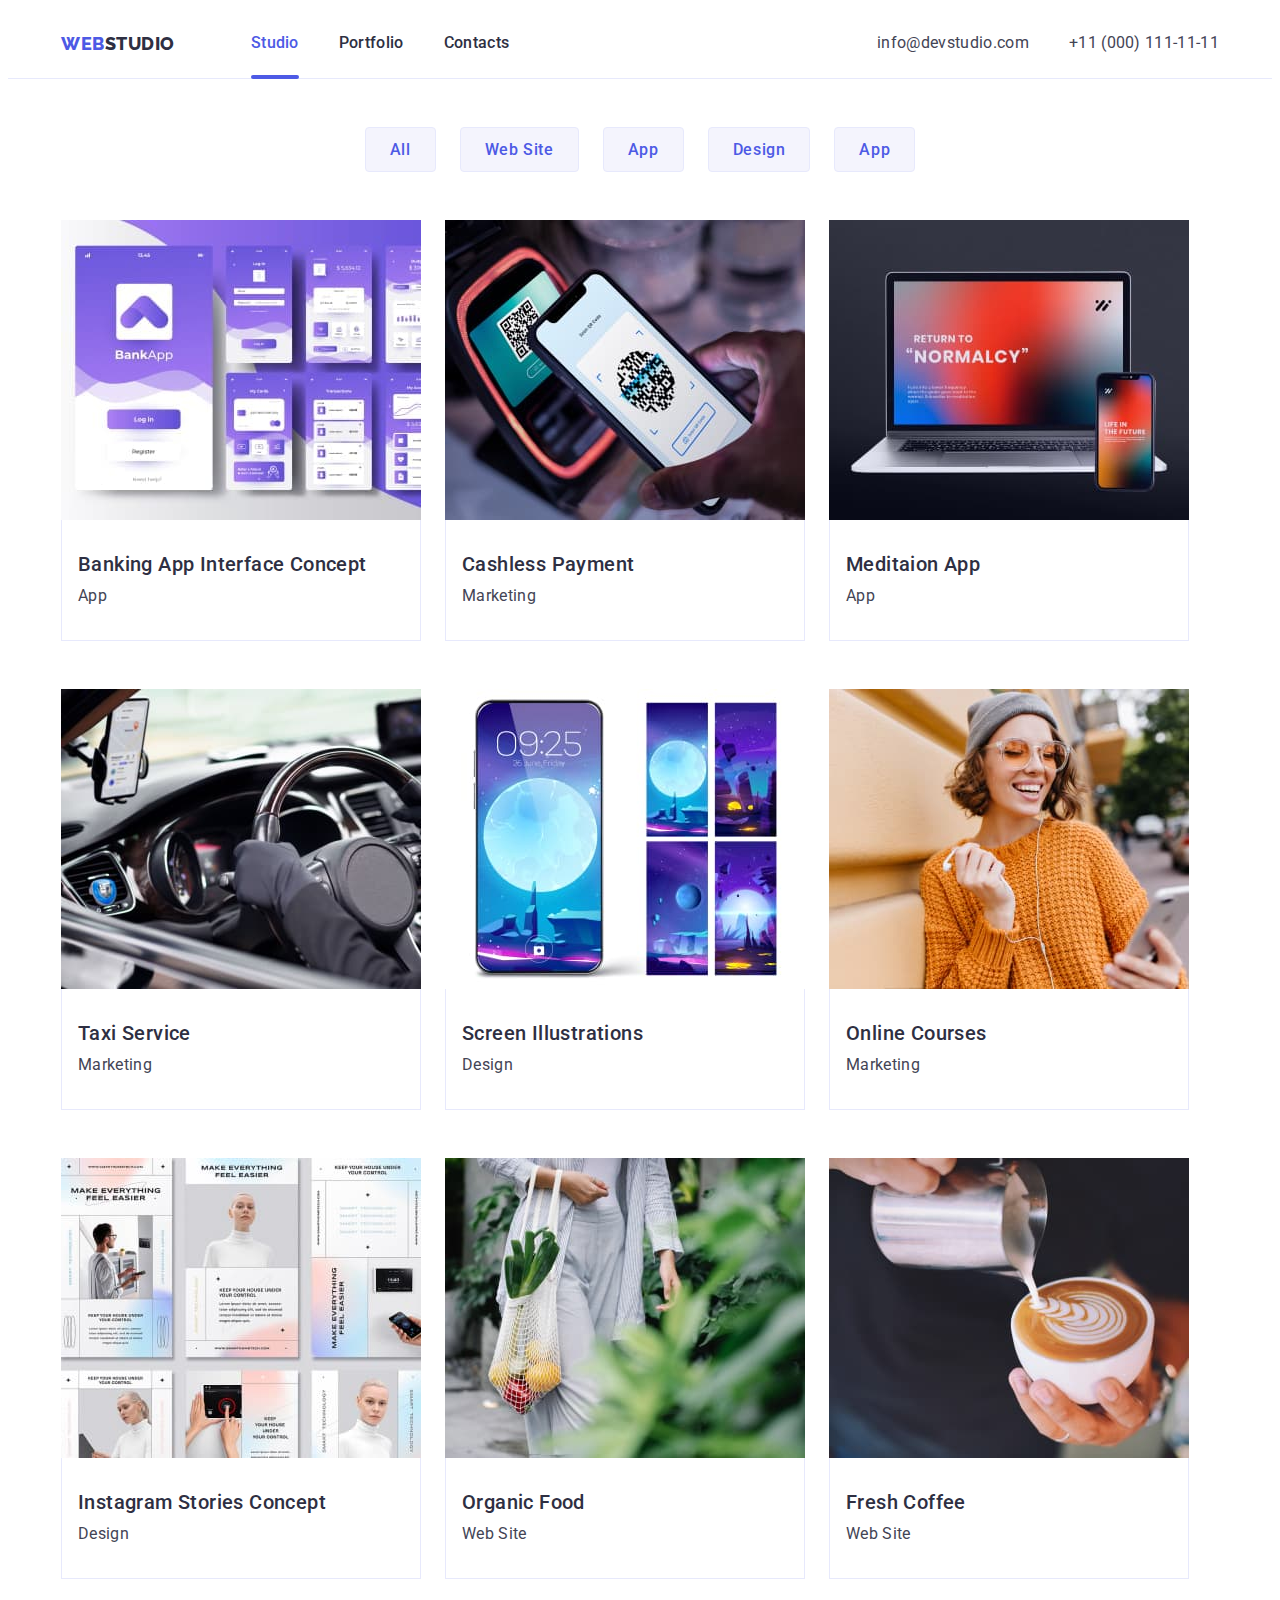
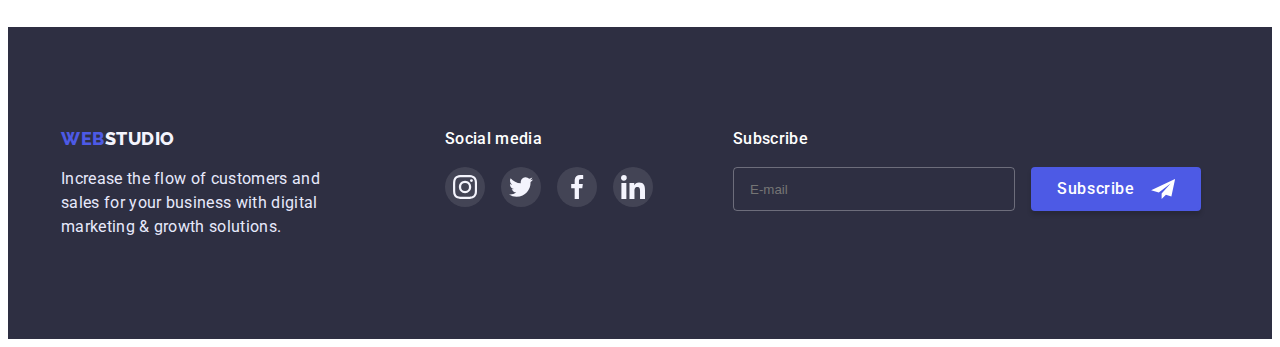
==== commit 5ec10e33: "Update-portfolio" ====
--- a/portfolio.html
+++ b/portfolio.html
@@ -31,7 +31,24 @@
                         </svg>
                     </button>
                 </div>
+                <div class="header-desktop">
+                    <a class="logo-web logo-header" href="./index.html">Web<span class="logo-dark">studio</span></a>
+                    <nav class="header-nav">
+                        <ul class="header-link">
+                            <li class="header-menu"> <a class="nav-link current" href="./index.html">Studio</a></li>
+                            <li class="header-menu"> <a class="nav-link" href="./portfolio.html">Portfolio</a></li>
+                            <li class="header-menu"> <a class="nav-link" href="">Contacts</a></li>
+                        </ul>
+                    </nav>
+                    <address class="address-contacts">
+                        <ul class="address-link">
+                            <li> <a class="address-menu" href="mailto:info@devstudio.com">info@devstudio.com</a></li>
+                            <li> <a class="address-menu" href="tel:+110001111111">+11 (000) 111-11-11</a></li>
+                        </ul>
+                    </address>
+                </div>
                 <div class="burger-mobile-menu js-menu-container" id="mobile-menu">
+    
                     <button class="modal-close js-close-menu" type="button">
                         <svg class="close">
                             <use href="./images/icons.svg#icon-close"></use>
@@ -65,29 +82,15 @@
                                     <use href="./images/icons.svg#icon-linkedin"></use>
                                 </svg></a></li>
                     </ul>
-                </div>
-                <div class="header-desktop">
-                    <a class="logo-web" href="./index.html">Web<span class="logo-dark">studio</span></a>
-                    <nav class="header-nav">
-                        <ul class="header-link">
-                            <li class="header-menu"> <a class="nav-link current" href="./index.html">Studio</a></li>
-                            <li class="header-menu"> <a class="nav-link" href="./portfolio.html">Portfolio</a></li>
-                            <li class="header-menu"> <a class="nav-link" href="">Contacts</a></li>
-                        </ul>
-                    </nav>
-                    <address class="address-contacts">
-                        <ul class="address-link">
-                            <li> <a class="address-menu" href="mailto:info@devstudio.com">info@devstudio.com</a></li>
-                            <li> <a class="address-menu" href="tel:+110001111111">+11 (000) 111-11-11</a></li>
-                        </ul>
-                    </address>
+    
                 </div>
             </div>
         </div>
     </header>
     <main>
-        <section class="section-portfolio">
-            <div class="container nav-portfolio">
+        <section class="container">
+            <div class="portfolio">
+            <!-- <div class="nav-portfolio"> -->
                 <h1 hidden>features</h1>
                 <ul class="nav-button">
                     <li><button class="filter-button" type="button">All</button></li>
@@ -96,13 +99,18 @@
                     <li><button class="filter-button" type="button">Design</button></li>
                     <li><button class="filter-button" type="button">App</button></li>
                 </ul>
-            </div>
-            <div class="container cards">
+            <!-- </div> -->
+            <!-- <div class="cards"> -->
                 <ul class="cards-item">
                     <li class="card">
                         <a class="link-portfolio" href="#">
                             <div class="cards-description">
-                                <img src="./images/app-interface.jpg" alt="mobile interface" width="360" height="300">
+                                <img 
+                                class="cards-img"
+                                srcset="./images/app-interface.jpg x1, ./images/app-interface@x2.jpg 2x"  
+                                src="./images/app-interface.jpg" 
+                                alt="mobile interface" 
+                                width="396" height="280">
                                 <div class="cards-overlay">
                                     <p>14 Stylish and User-Friendly App Design Concepts · Task Manager App · Calorie
                                         Tracker App · Exotic Fruit Ecommerce App · Cloud Storage App</p>
@@ -117,7 +125,10 @@
                     <li class="card">
                         <a class="link-portfolio" href="#">
                             <div class="cards-description">
-                                <img src="./images/cashless-payment.jpg" alt="mobile app" width="360" height="300">
+                                <img
+                                class="cards-img" 
+                                srcset="./images/cashless-payment.jpg x1, ./images/cashless-payment@x2.jpg 2x"
+                                src="./images/cashless-payment.jpg" alt="mobile app" width="396" height="280">
                                 <div class="cards-overlay">
                                     <p>14 Stylish and User-Friendly App Design Concepts · Task Manager App · Calorie
                                         Tracker App · Exotic Fruit Ecommerce App · Cloud Storage App</p>
@@ -132,7 +143,10 @@
                     <li class="card">
                         <a class="link-portfolio" href="#">
                             <div class="cards-description">
-                                <img src="./images/laptop.jpg" alt="laptop" width="360" height="300">
+                                <img
+                                class="cards-img" 
+                                srcset="./images/laptop.jpg x1, ./images/laptop@x2.jpg 2x"
+                                src="./images/laptop.jpg" alt="laptop" width="396" height="280">
                                 <div class="cards-overlay">
                                     <p>14 Stylish and User-Friendly App Design Concepts · Task Manager App · Calorie
                                         Tracker App · Exotic Fruit Ecommerce App · Cloud Storage App</p>
@@ -147,7 +161,10 @@
                     <li class="card">
                         <a class="link-portfolio" href="#">
                             <div class="cards-description">
-                                <img src="./images/driver.jpg" alt="driver" width="360" height="300">
+                                <img
+                                class="cards-img"
+                                srcset="./images/driver.jpg x1, ./images/driver@x2.jpg 2x"
+                                src="./images/driver.jpg" alt="driver" width="396" height="280">
                                 <div class="cards-overlay">
                                     <p>14 Stylish and User-Friendly App Design Concepts · Task Manager App · Calorie
                                         Tracker App · Exotic Fruit Ecommerce App · Cloud Storage App</p>
@@ -162,7 +179,10 @@
                     <li class="card">
                         <a class="link-portfolio" href="#">
                             <div class="cards-description">
-                                <img src="./images/mobile-screen.jpg" alt="mobile screen" width="360" height="300">
+                                <img
+                                class="cards-img"
+                                srcset="./images/mobile-screen.jpg x1, ./images/mobile-screen@x2.jpg 2x"
+                                src="./images/mobile-screen.jpg" alt="mobile screen" width="396" height="280">
                                 <div class="cards-overlay">
                                     <p>14 Stylish and User-Friendly App Design Concepts · Task Manager App · Calorie
                                         Tracker App · Exotic Fruit Ecommerce App · Cloud Storage App</p>
@@ -177,7 +197,10 @@
                     <li class="card">
                         <a class="link-portfolio" href="#">
                             <div class="cards-description">
-                                <img src="./images/gerl.jpg" alt="girl in orange sweater" width="360" height="300">
+                                <img
+                                class="cards-img"
+                                srcset="./images/gerl.jpg x1, ./images/gerl@x2.jpg 2x"
+                                src="./images/gerl.jpg" alt="girl in orange sweater" width="396" height="280">
                                 <div class="cards-overlay">
                                     <p>14 Stylish and User-Friendly App Design Concepts · Task Manager App · Calorie
                                         Tracker App · Exotic Fruit Ecommerce App · Cloud Storage App</p>
@@ -192,7 +215,10 @@
                     <li class="card">
                         <a class="link-portfolio" href="#">
                             <div class="cards-description">
-                                <img src="./images/instagram-stories.jpg" alt="instagram page" width="360" height="300">
+                                <img
+                                class="cards-img"
+                                srcset="./images/instagram-stories.jpg x1, ./images/instagram-stories@x2.jpg 2x"
+                                src="./images/instagram-stories.jpg" alt="instagram page" width="396" height="280">
                                 <div class="cards-overlay">
                                     <p>14 Stylish and User-Friendly App Design Concepts · Task Manager App · Calorie
                                         Tracker App · Exotic Fruit Ecommerce App · Cloud Storage App</p>
@@ -207,7 +233,10 @@
                     <li class="card">
                         <a class="link-portfolio" href="#">
                             <div class="cards-description">
-                                <img src="./images/vegetables.jpg" alt="vegetables" width="360" height="300">
+                                <img
+                                class="cards-img"
+                                srcset="./images/vegetables.jpg x1, ./images/vegetables@x2.jpg 2x"
+                                src="./images/vegetables.jpg" alt="vegetables" width="396" height="280">
                                 <div class="cards-overlay">
                                     <p>14 Stylish and User-Friendly App Design Concepts · Task Manager App · Calorie
                                         Tracker App · Exotic Fruit Ecommerce App · Cloud Storage App</p>
@@ -222,7 +251,10 @@
                     <li class="card">
                         <a class="link-portfolio" href="#">
                             <div class="cards-description">
-                                <img src="./images/cup-of-coffee.jpg" alt="cup of coffee" width="360" height="300">
+                                <img
+                                class="cards-img"
+                                srcset="./images/cup-of-coffee.jpg x1, ./images/cup-of-coffee@x2.jpg 2x"
+                                src="./images/cup-of-coffee.jpg" alt="cup of coffee" width="396" height="280">
                                 <div class="cards-overlay">
                                     <p>14 Stylish and User-Friendly App Design Concepts · Task Manager App · Calorie
                                         Tracker App · Exotic Fruit Ecommerce App · Cloud Storage App</p>
@@ -235,7 +267,8 @@
                         </a>
                     </li>
                 </ul>
-            </div>
+                </div>
+            <!-- </div> -->
         </section>
     </main>
     <footer class="footer-back">
--- a/css/styles.css
+++ b/css/styles.css
@@ -41,11 +41,6 @@
     letter-spacing: 0.02em;
 }
 
-/* @media (min-width: 320px) {
-    body {
-        overflow-x: hidden;
-    }
-} */
 @media (min-width: 1200px) {
     body {
         font-weight: 400;
@@ -259,6 +254,7 @@
     flex-direction: column;
     justify-content: space-between;
     position: fixed;
+    overflow: scroll;
     top: 0;
     left: 0;
     width: 100%;
@@ -284,6 +280,7 @@
 
 .modal-close {
     position: absolute;
+    z-index: 1;
     color: #000;
     top: 24px;
     right: 24px;
@@ -463,42 +460,6 @@
         padding: 188px 0;
     }
 }
-
-/* @media (min-device-pixel-ratio: 2),
-(min-resolution: 192dpi),
-(min-resolution: 2dppx){
-    .hero-section{
-    background-image: linear-gradient(rgba(46, 47, 66, 0.7), rgba(46, 47, 66, 0.7)), url('../images/people-office-480@2x.jpg');
-    }
-}
-
-@media screen and (min-width: 768px) {
-    .hero-section {
-        background-image: linear-gradient(rgba(46, 47, 66, 0.7), rgba(46, 47, 66, 0.7)), url('../images/people-office-768.jpg');
-    }
-}
-
-@media (min-width: 768px) and (min-device-pixel-ratio: 2),
-(min-resolution: 192dpi),
-(min-resolution: 2dppx) {
-    .hero-section {
-        background-image: linear-gradient(rgba(46, 47, 66, 0.7), rgba(46, 47, 66, 0.7)), url('../images/people-office-768@2x.jpg');
-    }
-}
-@media screen and (min-width: 1200px) {
-    .hero-section {
-        padding: 188px 0;
-        background-image: linear-gradient(rgba(46, 47, 66, 0.7), rgba(46, 47, 66, 0.7)), url('../images/people-office-1200.jpg');
-    }
-}
-@media (min-width: 1200px) and
-(min-device-pixel-ratio: 2),
-(min-resolution: 192dpi),
-(min-resolution: 2dppx) {
-    .hero-section {
-        background-image: linear-gradient(rgba(46, 47, 66, 0.7), rgba(46, 47, 66, 0.7)), url('../images/people-office-1200@2x.jpg');
-    }
-} */
 
 .hero-wrapper {
     display: flex;
@@ -979,6 +940,7 @@
     z-index: 100;
     background-color: rgba(46, 47, 66, 0.4);
     transition: opacity var(--transition), visibility var(--transition);
+    
 }
 
 .backdrop.is-hidden {
@@ -988,9 +950,13 @@
 }
 
 .modal {
-    position: relative;
+    position: absolute;
+    top: 10%;
+    z-index: 100;
+    height: 584px;
     max-width: 392px;
     width: 100%;
+    max-height: 100%;
     padding: 72px 16px 24px 16px;
     opacity: 1;
     overflow: auto;
@@ -1147,6 +1113,16 @@
 .modal-send:focus {
     background-color: var(--color-bg-button);
 }
+/* PORTFOLIO */
+.portfolio {
+    display: flex;
+    gap: 48px;
+    flex-direction: column;
+    flex-wrap: wrap;
+    align-items: center;
+    padding: 48px 0;
+}
+
 .nav-portfolio {
     display: flex;
     justify-content: center;
@@ -1156,8 +1132,8 @@
 
 .nav-button {
     display: flex;
+    flex-wrap: wrap;
     gap: 24px;
-
 }
 
 .filter-button {
@@ -1198,10 +1174,6 @@
     padding: 96px 0 120px 0;
 }
 
-.card {
-    flex-basis: calc((100% - 48px) / 3);
-}
-
 .link-portfolio {
     display: block;
     text-decoration: none;
@@ -1219,24 +1191,42 @@
     box-shadow: 0px 1px 6px rgba(46, 47, 66, 0.08), 0px 1px 1px rgba(46, 47, 66, 0.16), 0px 2px 1px rgba(46, 47, 66, 0.08);
 }
 
-.cards {
-    display: flex;
-    flex-direction: column;
+.cards-img {
+    width: 396px;
+    height: 280px;
 }
 
 .cards-item {
     display: flex;
     flex-wrap: wrap;
     justify-content: center;
-    column-gap: 24px;
     row-gap: 48px;
-    flex-basis: calc(100% / 3 - 48px);
     padding-left: 0;
     margin: 0;
 }
-
+@media screen and (min-width: 768px) {
+    .cards-img {
+        width: 356px;
+        height: 300px;
+    }
+    .cards-item {
+        justify-content: flex-start;
+        column-gap: 24px;
+        row-gap: 72px;
+    }
+}
+
+@media screen and (min-width: 1200px) {
+    .cards-img {
+        width: 360px;
+    }
+
+    .cards-item {
+        row-gap: 48px;
+    }
+}
 .cards-text {
-    width: 360px;
+    max-width: 396px;
     padding: 32px 0 32px 16px;
     border: solid #E7E9FC;
     border-width: 0 1px 1px 1px;
@@ -1269,4 +1259,4 @@
 
 .text-portfolio {
     color: var(--color-primary);
-}+}
